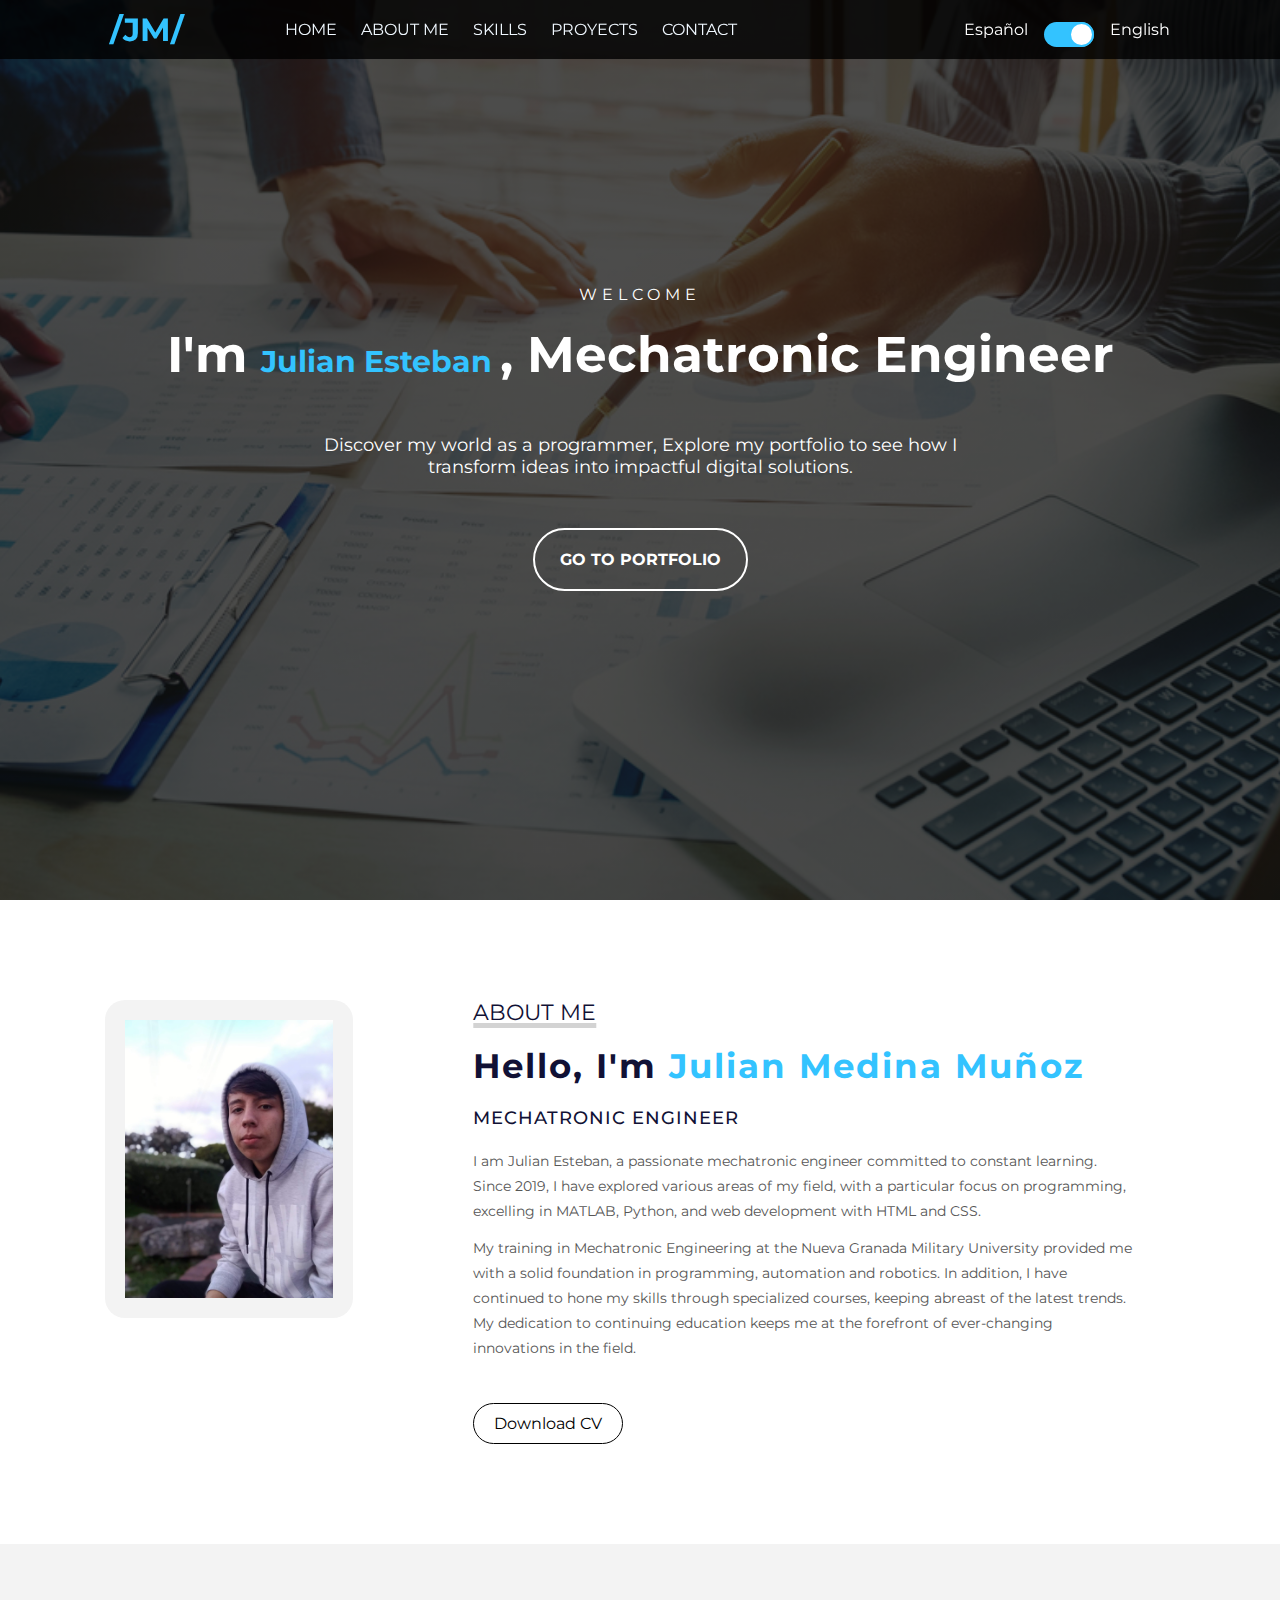
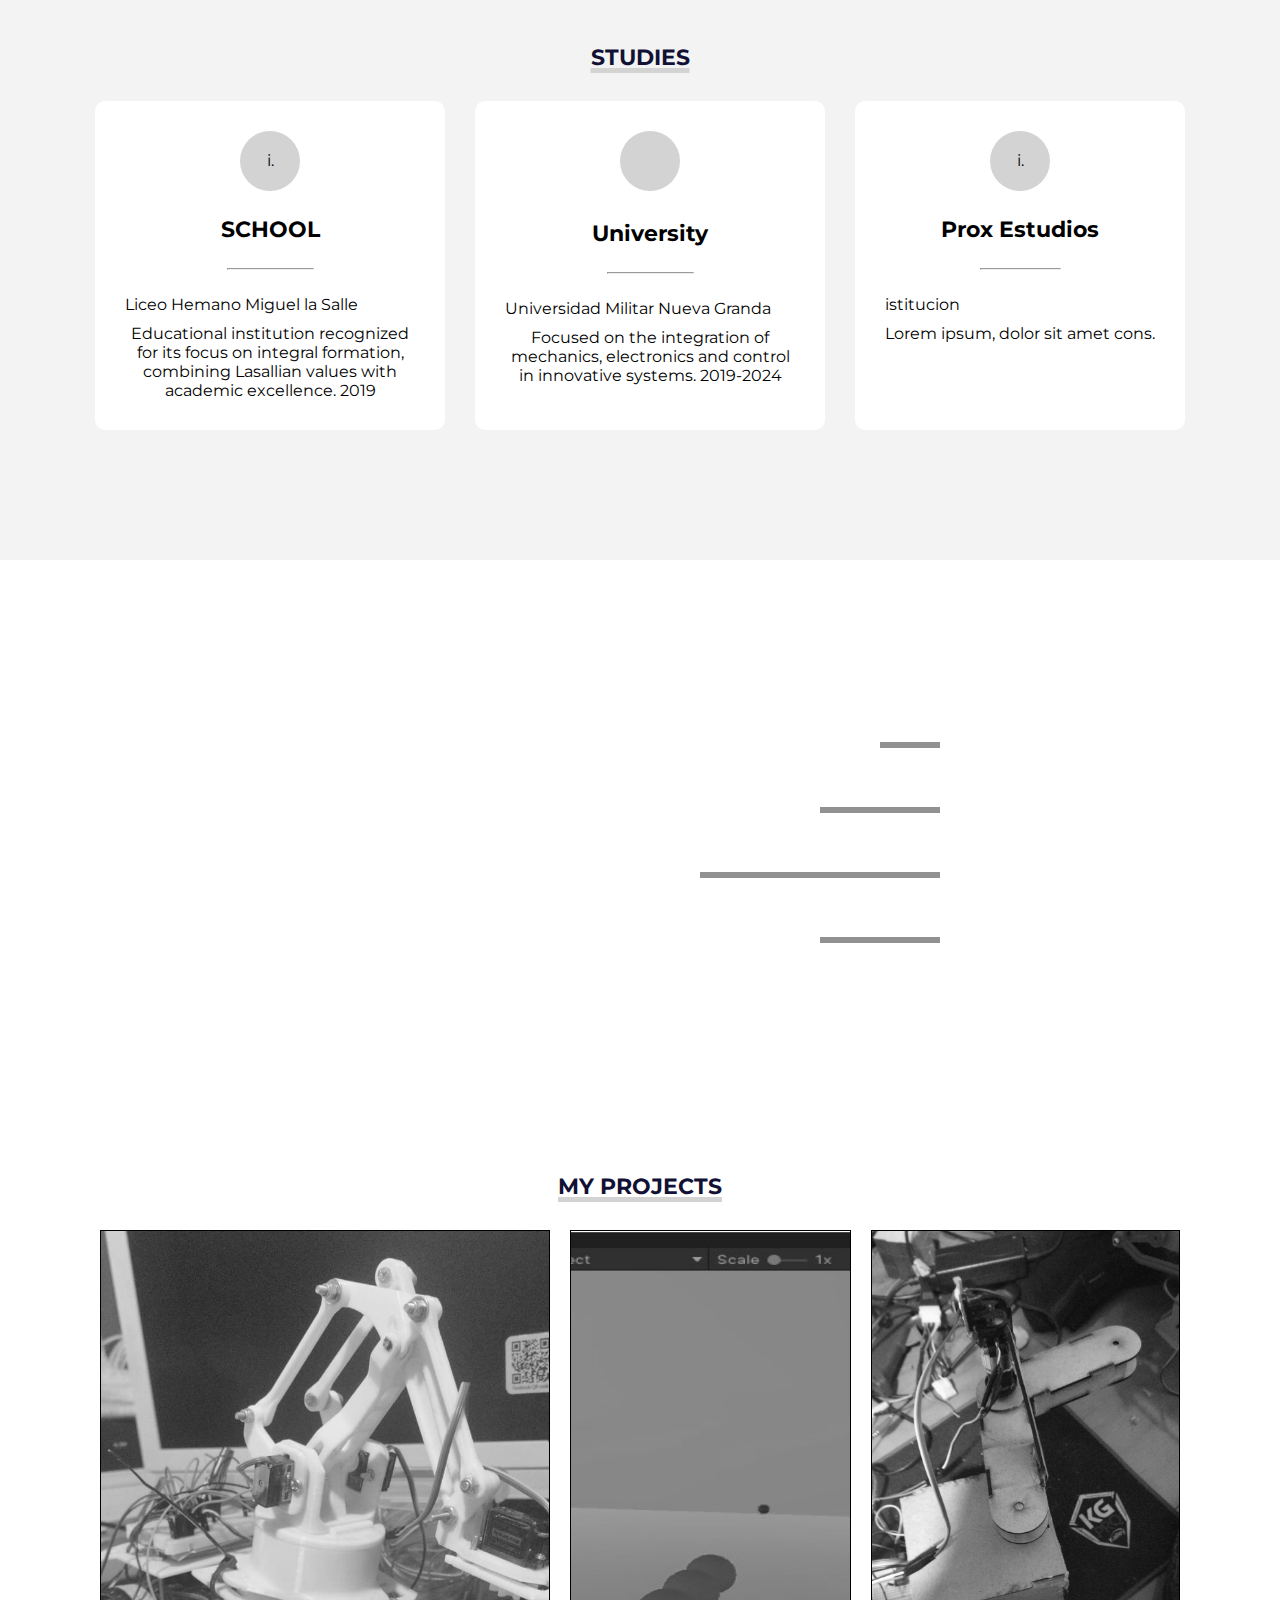
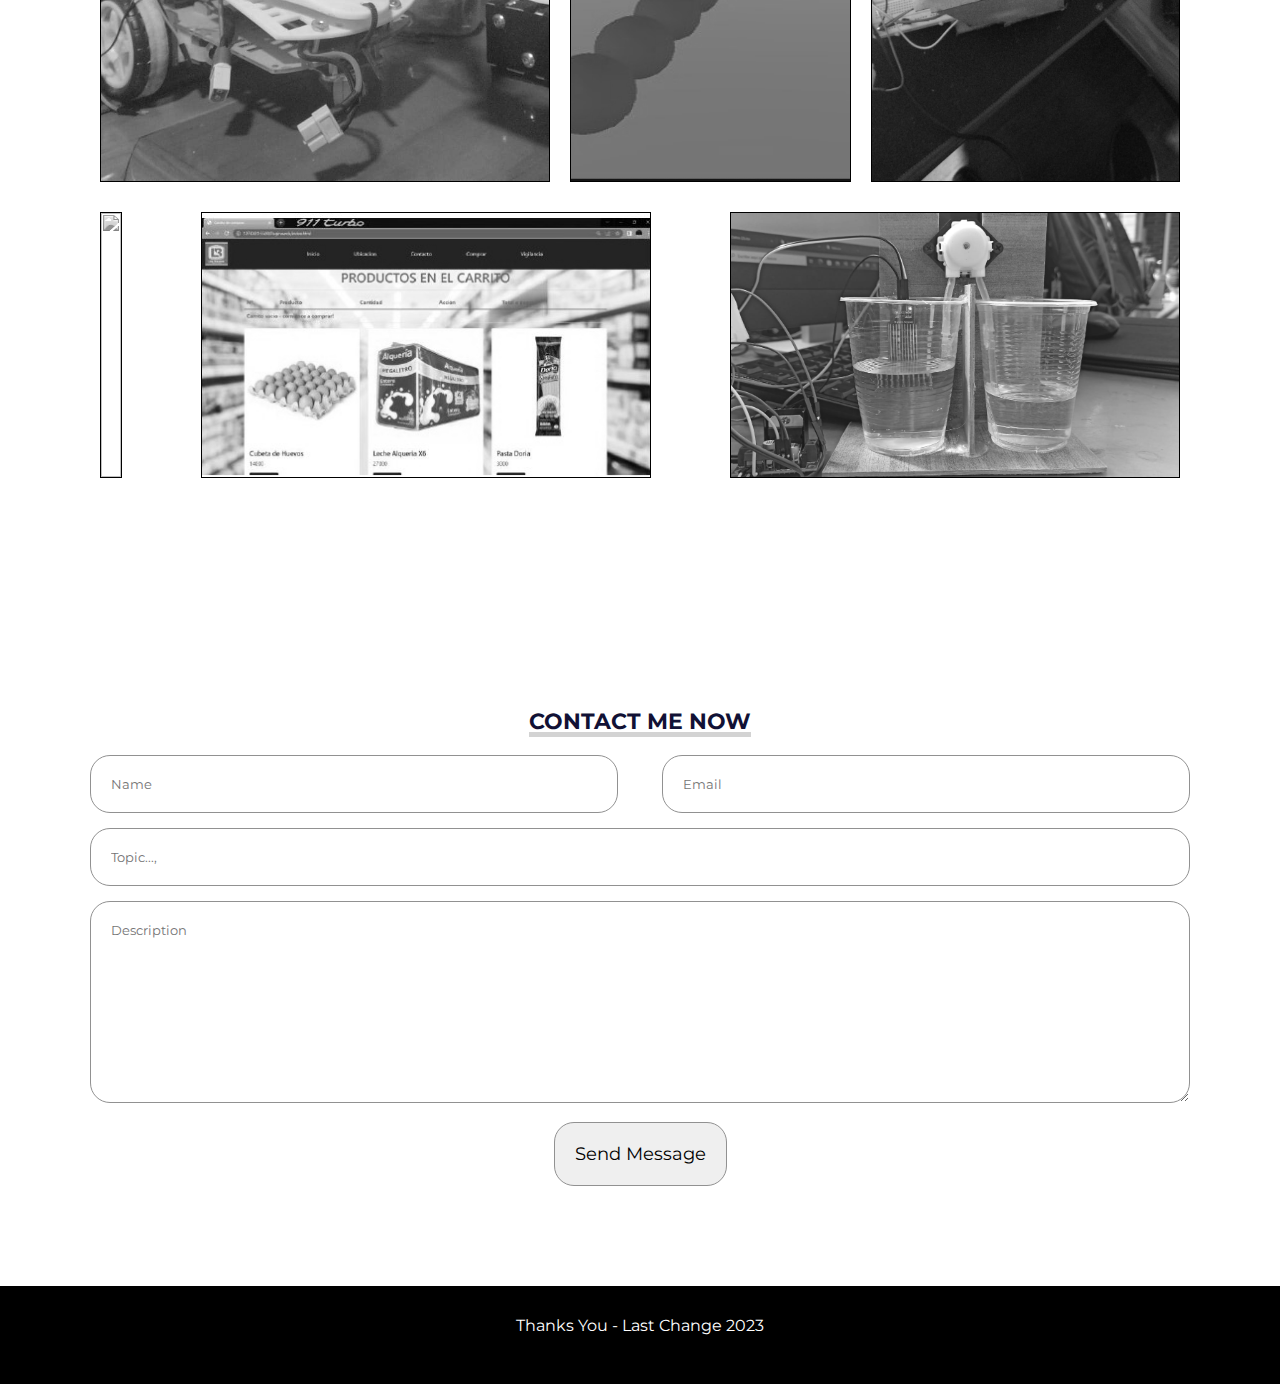
==== en/index.html @ 458ca6af "Add files via upload" ====
<!DOCTYPE html>
<html lang="en">
<head>
    <meta charset="UTF-8">
    <meta http-equiv="X-UA-Compatible" content="IE=edge">
    <meta name="viewport" content="width=device-width, initial-scale=1.0", user-scalable="no">
    <link rel="stylesheet" href="https://cdnjs.cloudflare.com/ajax/libs/font-awesome/6.4.2/css/all.min.css" 
    integrity="sha512-z3gLpd7yknf1YoNbCzqRKc4qyor8gaKU1qmn+CShxbuBusANI9QpRohGBreCFkKxLhei6S9CQXFEbbKuqLg0DA==" 
    crossorigin="anonymous" referrerpolicy="no-referrer" 
    />
    <link rel="stylesheet" href="../estilo.css">
    <title>Portafolio</title>
</head>

<body>
    <!-- Seccion Inicio-->
    <section id="inicio">
        <div class="contenido">
            <header>
                <div class="contenido-header">
                    <h1>/JM/</h1>
                    <nav id="nav" class="">
                        <ul id="links">
                            <li><a href="#inicio" class="seleccionado">HOME</a></li>
                            <li><a href="#sobremi">ABOUT ME </a></li>
                            <li><a href="#skills">SKILLS</a></li>
                            <li><a href="#portafolio">PROYECTS</a></li>
                            <li><a href="#contacto">CONTACT</a></li>
                        </ul>
                    </nav>

                    <!-- Iconos del menu responsive -->
                    <div id="icono-nav" onclick="responsiveMenu()">
                        <i class="fa-solid fa-bars"></i>
                    </div>

                    <!-- Iconos redes sociales-->
                    <div class="redes">
                        <a href="#"><i class="fa-brands fa-facebook"></i></a>
                        <a href="#"><i class="fa-brands fa-linkedin-in"></i></a>
                        <a href="#"><i class="fa-brands fa-instagram"></i></a>
                    </div>
                    <div>
                        <span class="es"> Español</span>
                        <input type="checkbox" class="check" checked>
                        <span class="en">English</span>
                    </div>
                </div>
            </header>
            <div class="presentacion">
                <p class="bienvenida">Welcome</p>
                <h2>I'm <span>Julian Esteban </span>, Mechatronic Engineer</h2>
                <p class="descripcion">Discover my world as a programmer, Explore my portfolio to see how I transform ideas into impactful digital solutions.</p>
                <a href="#portafolio">Go to Portfolio</a>
            </div>
        </div>
    </section>
    <!-- Seccion sobre mi-->
    <section id="sobremi">
        <div class="contenedor-foto">
            <img src="../fotos/foto .jpg" alt="">
        </div>
        <div class="sobremi">
            <p class="titulo-seccion">About Me</p>
            <h2>Hello, I'm <span> Julian Medina Muñoz</span></h2>
            <h3>Mechatronic Engineer</h3>
            <p>I am Julian Esteban, a passionate mechatronic engineer committed to constant learning. Since 2019, I have explored various areas of my field, with a particular focus on programming, excelling in MATLAB, Python, and web development with HTML and CSS.</p>
            <p>My training in Mechatronic Engineering at the Nueva Granada Military University provided me with a solid foundation in programming, automation and robotics. In addition, I have continued to hone my skills through specialized courses, keeping abreast of the latest trends. My dedication to continuing education keeps me at the forefront of ever-changing innovations in the field.</p>
            <a href="#">Download CV</a>
        </div>
    </section>
    <!-- Educacion -->
    <section id="educacion">
            <h3 class="tituloseccion">STUDIES</h3>
            <div class="fila">
                <div class="colegio">
                    <span class="icono">i.<i class="fa-solid fa-school"></i></span>
                    <h4>SCHOOL </h4>
                    <hr>
                    <ul class="tag">
                        <li>Liceo Hemano Miguel la Salle</li>
                    </ul>
                    <p>Educational institution recognized for its focus on integral formation, combining Lasallian values with academic excellence. 2019</p>
                </div>
                <div class="colegio">
                    <span class="icono"><i class="fa-solid fa-building-columns"></i></i></span>
                    <h4>University</h4>
                    <hr>
                    <ul class="tag">
                        <li>Universidad Militar Nueva Granda</li>
                    </ul>
                    <p> Focused on the integration of mechanics, electronics and control in innovative systems. 2019-2024</p>
                </div>
                <div class="colegio">
                    <span class="icono">i.<i class="fa-solid fa-school"></i></span>
                    <h4>Prox Estudios </h4>
                    <hr>
                    <ul class="tag">
                        <li> istitucion </li>
                    </ul>
                    <p>Lorem ipsum, dolor sit amet cons.</p>
                </div>
            </div>
            
    
    
    </section>
    <!-- Seccion skills-->
    <div class="contenedor-skills"id="skills">
            <h3>SKILLS</h3>
            <div class="skill">
                <div class="info">
                    <p><span class="lista"></span>Html & Css</p>
                    <span class="porcentaje">90%</span>
                </div>

                <div class="barra">
                    <div id="html" class="barra-progreso1"></div>
                </div>
            </div>

            <div class="skill">
                <div class="info">
                    <p><span class="lista"></span>Python</p>
                    <span class="porcentaje">80%</span>
                </div>
                <div class="barra">
                    <div id="py" class="barra-progreso2"></div>
                </div>
            </div>

            <div class="skill">
                <div class="info">
                    <p><span class="lista"></span>DataBase</p>
                    <span class="porcentaje">60%</span>
                </div>
                <div class="barra">
                    <div id="bd" class="barra-progreso3"></div>
                </div>
            </div>

            <div class="skill">
                <div class="info">
                    <p><span class="lista"></span>MATLAB</p>
                    <span class="porcentaje">80%</span>
                </div>
                <div class="barra">
                    <div id="mt" class="barra-progreso4"></div>
                </div>
            </div>

    </div>
    <!-- Seccion portafolio-->
    <section id="portafolio">
        <h4 class="titulo-seccion">My projects</h4>
        <div class="fila">
            <div class="proyecto">
                <div class="overlay"></div>
                <img src="../fotos/Proyecto12.jpg" alt="">
                <div class="info">
                    <h4>Robot Mobil trajectory planning</h4>
                    <p>My project included the design and assembly of a trajectory planning system based on artificial intelligence. This enabled efficient object detection and grasping, demonstrating my ability to merge engineering and programming into innovative robotic solutions. </p>
                </div>
            </div>

            <div class="proyecto">
                <div class="overlay"></div>
                <img src="../fotos/proyecto11.jpg" alt="">
                <div class="info">
                    <h4>Video game creation with MPU sensor implementation</h4>
                    <p>I developed a video game that integrates an MPU sensor through smart filters. This combination demonstrates my ability to creatively merge interactive entertainment and sensor technology.</p>
                </div>
            </div>

            <div class="proyecto">
                <div class="overlay"></div>
                <img src="../fotos/proyecto13.jpg" alt="">
                <div class="info">
                    <h4>Position control Robot 2DOF</h4>
                    <p>My project achieved precise control of a 2 degree of freedom robot using a microcontroller. I demonstrated the ability to create effective solutions for movement automation, highlighting my skills in robotics and programming.</p>
                </div>
            </div>
        </div>

        <div class="fila">
            <div class="proyecto">
                <div class="overlay"></div>
                <img src="../fotos/proyecto10.jpg" alt="">
                <div class="info">
                    <h4>Conveyor belt creation for business with RFID sensors</h4>
                    <p>I developed a conveyor belt prototype that emulates a store system, integrating RFID sensors for product detection. This project highlights my ability to design realistic and technologically advanced solutions for inventory automation and tracking.</p>
                </div>
            </div>

            <div class="proyecto">
                <div class="overlay"></div>
                <img src="../fotos/proyecto15.jpg " alt="">
                <div class="info">
                    <h4>E-commerce website</h4>
                    <p>I designed a complete web page using HTML and CSS, focused on optimizing the purchase process for an online store. I implemented a functional shopping cart to provide a smooth and efficient user experience, demonstrating my ability to create intuitive and conversion-oriented web solutions. </p>
                </div>
            </div>

            <div class="proyecto">
                <div class="overlay"></div>
                <img src="../fotos/proyecto14.jpg" alt="">
                <div class="info">
                    <h4>Level control with peristaltic pump</h4>
                    <p> </p>
                </div>
            </div>
        </div>
    </section>
    <!-- Contacto-->
    <section id="contacto">
        <h5 class="titulo-seccion">Contact Me Now</h5>
        <div class="contenedor-form">
            <form action="">
                <div class="fila mitad">
                    <input type="text" placeholder="Name" class="input-mitad">
                    <input type="text" placeholder="Email" class="input-mitad">
                </div>
                <div class="fila">
                    <input type="text" placeholder="Topic...," class="input-full">
                </div>
                <div class="fila">
                    <textarea name="" id="" cols="30" rows="10" placeholder="Description" class="input-full"></textarea>
                </div>
                <input type="submit" value="Send Message" class="btn-enviar">
            </form>
        </div>
    </section>

    <!-- Pie de pagina-->
    <footer>
        <p>Thanks  You  - Last Change 2023</p>
        <div class="redes">
            <a href="#"><i class="fa-brands fa-facebook"></i></a>
            <a href="#"><i class="fa-brands fa-linkedin-in"></i></a>
            <a href="#"><i class="fa-brands fa-instagram"></i></a>
        </div>
    </footer>

    <script src="../script.js"></script>
</body>
</html>
---- estilo.css ----
/* Agragamos la fuente */
@import url('https://fonts.googleapis.com/css2?family=Montserrat:wght@200;400;600&display=swap');

* {
    margin: 0;
    padding: 0;
    box-sizing: border-box;
    font-family: 'Montserrat';
}

html {
    scroll-behavior: smooth;
}



#inicio {
    background: linear-gradient(rgba(0, 0, 0, .7), rgba(0, 0, 0, .7)), url("fotos/Foto-Inicio.jpg");
    background-size: cover;
    background-position: center center;
    height: 100vh;
}

#inicio .contenido header {
    background-color: rgba(0, 0, 0, .8);
    position: fixed;
    width: 100%;
    z-index: 100;
    top: 0;
}

#inicio .contenido header .contenido-header {
    max-width: 1100px;
    margin: auto;
    display: flex;
    justify-content: space-between;
    align-items: center;
    padding: 10px 20px;
}

#inicio .contenido header .contenido-header h1 {
    text-align: center;
    color: #33C3FF;
}

#inicio .contenido header .contenido-header nav ul {
    list-style: none;
    display: flex;
    align-items: center;

}

#inicio .contenido header .contenido-header nav ul li a {
    text-decoration: none;
    color: aliceblue;
    margin: 0 12px;
    font-weight: 400;
    transition: .5s;
}

#inicio .contenido header .contenido-header nav ul a:hover {
    color: #33C3FF;
}

#inicio .contenido header .contenido-header .redes a {
    text-decoration: none;
    color: #fff;
    display: inline-block;
    margin-left: 10px;
    transition: .5s;
}

#inicio .contenido header .contenido-header .redes a:hover {
    color: #33C3FF;
}

#inicio .contenido header .contenido-header .es {
    color: #ffff;
}

#inicio .contenido header .contenido-header .en {
    color: #fff;
}

#inicio .contenido header .contenido-header .check {
    position: relative;
    width: 50px;
    margin: 0 12px;
    align-items: center;
}

#inicio .contenido header .contenido-header .check:before {
    content: '';
    position: absolute;
    width: 50px;
    height: 25px;
    background: #565656;
    border-radius: 25px;
}

#inicio .contenido header .contenido-header .check:after {
    content: '';
    position: absolute;
    width: 25px;
    height: 25px;
    background: #fff;
    border-radius: 25px;
    transition: 0.5s;
    border: 2px solid #333;
    box-sizing: border-box;
}

#inicio .contenido header .contenido-header .check:checked::after {
    left: 25px;
    border: 2px solid #33C3FF;
}

#inicio .contenido header .contenido-header .check:checked::before {
    background: #33C3FF;
}


#inicio .contenido .presentacion {
    max-width: 1100px;
    height: 100vh;
    margin: auto;
    color: #fff;
    display: flex;
    flex-direction: column;
    align-items: center;
    justify-content: center;
}

#inicio .contenido .presentacion .bienvenida {
    font-size: 16px;
    margin-bottom: 20px;
    text-transform: uppercase;
    letter-spacing: 5px;
}

#inicio .contenido .presentacion h2 {
    font-size: 50px;
    margin-bottom: 24px;
    text-align: center;
}

#inicio .contenido .presentacion h2 span {
    font-size: 30px;
    color: #33C3FF;
}

#inicio .contenido .presentacion .descripcion {
    max-width: 700px;
    margin: 25px auto;
    font-size: 18px;
    text-align: center;
}

#inicio .contenido .presentacion a {
    text-decoration: none;
    display: inline-block;
    margin: 25px;
    padding: 20px 25px;
    border: 2px solid #fff;
    border-radius: 50px;
    color: #fff;
    font-weight: bold;
    text-transform: uppercase;
    transition: .5s;
}

#inicio .contenido .presentacion a:hover {
    background-color: #33C3FF;
}

#icono-nav {
    color: #fff;
    display: none;
}

/* Sobre mi */

#sobremi {
    max-width: 1100px;
    margin: auto;
    padding: 100px 15px;
    color: #111135;
    display: flex;
}

#sobremi .contenedor-foto {
    max-width: 500px;
    margin-right: 80px;
}

#sobremi .contenedor-foto img {
    padding: 20px;
    width: 100%;
    border-radius: 20px;
    background-color: #f3f3f3;
}

#sobremi .sobremi {
    margin: 0 40px;
}

#sobremi .sobremi .titulo-seccion {
    font-size: 22px;
    text-transform: uppercase;
    color: #111135;
    text-decoration: underline;
    text-decoration-color: #d3d3d3;
    text-decoration-thickness: 5px;
}

#sobremi .sobremi h2 {
    font-size: 34px;
    font-weight: bold;
    margin: 20px 0;
    letter-spacing: 2px;
}

#sobremi .sobremi h2 span {
    color: #33C3FF;
}

#sobremi .sobremi h3 {
    font-size: 18px;
    font-weight: 500;
    text-transform: uppercase;
    margin-bottom: 20px;
    letter-spacing: 1px;
}

#sobremi .sobremi p {
    font-size: 14px;
    line-height: 25px;
    color: #565656;
    margin-bottom: 12px;
}

#sobremi .sobremi a {
    display: inline-block;
    text-decoration: none;
    color: #000;
    border-radius: 30px;
    padding: 10px 20px;
    border: 1px solid #000;
    margin-top: 30px;
    transition: .5s;
}

#sobremi .sobremi a:hover {
    background-color: #33C3FF;
    color: #fff;
}

/*educacion*/
#educacion {
    padding: 100px 15px;
    text-align: center;
    background-color: #f3f3f3;
}

#educacion .tituloseccion {
    font-size: 22px;
    text-transform: uppercase;
    color: #111135;
    text-decoration: underline;
    text-decoration-color: #d3d3d3;
    text-decoration-thickness: 5px;
}

#educacion .fila {
    display: flex;
    justify-content: space-between;
    max-width: 1100px;
    margin: 30px auto;
}

#educacion .fila .colegio {
    max-width: 350px;
    background-color: #fff;
    padding: 30px;
    margin: 0 5px;
    border-radius: 10px;
    transition: .5s;
}

#educacion .fila .colegio:hover {
    box-shadow: 5px 5px 10px #565656, -5px -5px 10px #8a8a8a;
}

#educacion .fila .colegio h4 {
    font-size: 22px;
    margin-bottom: 25px;
}

#educacion .fila .colegio .icono {
    display: inline-block;
    width: 60px;
    height: 60px;
    border-radius: 50%;
    background-color: #d3d3d3;
    padding: 20px;
    margin-bottom: 25px;
}

#educacion .fila .colegio hr {
    width: 30%;
    margin: auto;
    color: #000;
    margin-bottom: 25px;
}

#educacion .fila .colegio ul {
    list-style: none;
    display: flex;
    justify-content: space-between;
    margin-bottom: 10px;
}











/*Seccion Habilidades*/
.contenedor-skills {
    background: linear-gradient(#3086BD, rgba(33, 16, 16, 0.8)), url("fotos/fondo-skills.jpg");
    background-attachment: fixed;
    background-repeat: no-repeat;
    background-size: cover;
    color: #fff;
    background-position: center center;
    padding: 100px 0;
    text-align: center;
}

.contenedor-skills .skill {
    max-width: 600px;
    margin: 30px auto;
}

.contenedor-skills .skill .info {
    display: flex;
    justify-content: space-between;
}

.contenedor-skills .skill .lista {
    display: inline-block;
    margin-right: 20px;
    height: 10px;
    width: 10px;
    background-color: #fff;
}

.contenedor-skills .skill .barra {
    background-color: #919191;
    width: 100%;
    height: 6px;
    margin: 10px 0;
}

/* animacion javascript*/
.contenedor-skills .skill .barra-progreso1 {
    background-color: #fff;
    width: 90%;
    height: 6px;
    animation: progreso1 2s forwards;
}

.contenedor-skills .skill .barra-progreso2 {
    background-color: #fff;
    width: 80%;
    height: 6px;
    animation: progreso2 2s forwards;
}

.contenedor-skills .skill .barra-progreso3 {
    background-color: #fff;
    width: 60%;
    height: 6px;
    animation: progreso3 2s forwards;
}

.contenedor-skills .skill .barra-progreso4 {
    background-color: #fff;
    width: 80%;
    height: 6px;
    animation: progreso4 2s forwards;
}

/* animacion barras*/

@keyframes progreso1 {
    0% {
        width: 0;
    }

    100% {
        width: 90%;
    }
}

@keyframes progreso2 {
    0% {
        width: 0;
    }

    100% {
        width: 80%;
    }
}

@keyframes progreso3 {
    0% {
        width: 0;
    }

    100% {
        width: 60%;
    }
}

@keyframes progreso4 {
    0% {
        width: 0;
    }

    100% {
        width: 80%;
    }
}

/* Portafolio*/

#portafolio {
    max-width: 1100px;
    padding: 100px 0;
    margin: auto;
}

#portafolio .titulo-seccion {
    text-align: center;
    font-size: 22px;
    text-transform: uppercase;
    color: #111135;
    text-decoration: underline;
    text-decoration-color: #d3d3d3;
    text-decoration-thickness: 5px;
}

#portafolio .fila {
    display: flex;
    justify-content: space-between;
    margin: 30px 0;
}

#portafolio .fila .proyecto {
    max-width: 450px;
    border: 1px solid #000;
    margin: 0 10px;
    position: relative;
    overflow: hidden;
}

#portafolio .fila .proyecto img {
    width: 100%;
    height: 100%;
    filter: grayscale(1);
    object-fit: cover;
    transition: .5s;
}

#portafolio .fila .proyecto:hover img {
    filter: grayscale(0);
}

#portafolio .fila .proyecto .info {
    position: absolute;
    left: 0;
    background-color: rgba(0, 0, 0, .8);
    color: #33C3FF;
    width: 100%;
    padding: 10px;
    opacity: 0;
    bottom: -40px;
    transition: .5s;
}

#portafolio .fila .proyecto:hover .info {
    opacity: 1;
    bottom: 0;
}

/* Contacto */
#contacto {
    padding: 100px 15px;
}

#contacto .titulo-seccion {
    margin-bottom: 20px;
    text-align: center;
    font-size: 22px;
    text-transform: uppercase;
    color: #111135;
    text-decoration: underline;
    text-decoration-color: #d3d3d3;
    text-decoration-thickness: 5px;
}

#contacto .contenedor-form {
    max-width: 1100px;
    margin: auto;
}

#contacto .contenedor-form .fila {
    margin-bottom: 15px;
}

#contacto .contenedor-form .mitad {
    display: flex;
    justify-content: space-between;
}

#contacto .contenedor-form input,
#contacto .contenedor-form textarea {
    padding: 20px;
    border-radius: 20px;
    border: none;
    border: 1px solid #919191;
}

#contacto .contenedor-form .mitad input {
    width: 48%;
}

#contacto .contenedor-form .input-full {
    width: 100%;
}

#contacto .btn-enviar {
    display: block;
    margin: auto;
    cursor: pointer;
    transition: .5s;
    padding: 10px 15px;
    font-size: 18px;
}

#contacto .btn-enviar:hover {
    background-color: #33C3FF;
    color: #fff;
}

/* pie de pagina */

footer {
    background-color: #000;
    color: #fff;
    text-align: center;
    padding: 30px 0;
}

footer a {
    text-decoration: none;
    color: #fff;
    display: inline-block;
    margin: 5px;
    font-size: 26px;

}

/* responsive movimiento pagina */
@media screen and (max-width:800px) {
    .redes {
        display: none;
    }

    nav {
        display: none;
    }

    nav.responsive {
        display: block;
        background-color: rgba(0, 0, 0, .8);
        width: 100%;
        position: absolute;
        top: 48px;
        left: 0;
        padding: 10px 0;
    }

    nav.responsive ul {
        display: block !important;
        text-align: center;
    }

    nav.responsive ul li {
        margin: 5px 0;
    }

    #icono-nav {
        display: block;
    }

    #inicio .contenido .presentacion h2 {
        font-size: 40px;
    }

    #sobremi {
        padding: 50px 0;
        display: block;
    }

    #sobremi .contenedor-foto {
        max-width: 200px;
        margin: auto;
    }

    #sobremi .contenedor-foto img {
        padding: 8px;
    }

    #sobremi .sobremi .titulo-seccion {
        text-align: center;
    }

    #sobremi .sobremi h2 {
        font-size: 25px;
        text-align: center;
    }

    .contenedor-skills {
        padding: 50px 20px;
    }

    #portafolio {
        padding: 50px 0;
    }

    #portafolio .fila {
        display: block;
    }

    #portafolio .fila .proyecto {
        margin: 10px auto;
    }

    #contacto {
        padding: 50px 15 px;
    }

    #contacto .contenedor-form .mitad {
        margin-bottom: 15px;
        display: block;
    }

    #contacto .contacto-form .mitad input {
        width: 100%;
        margin-bottom: 15px;
    }
}
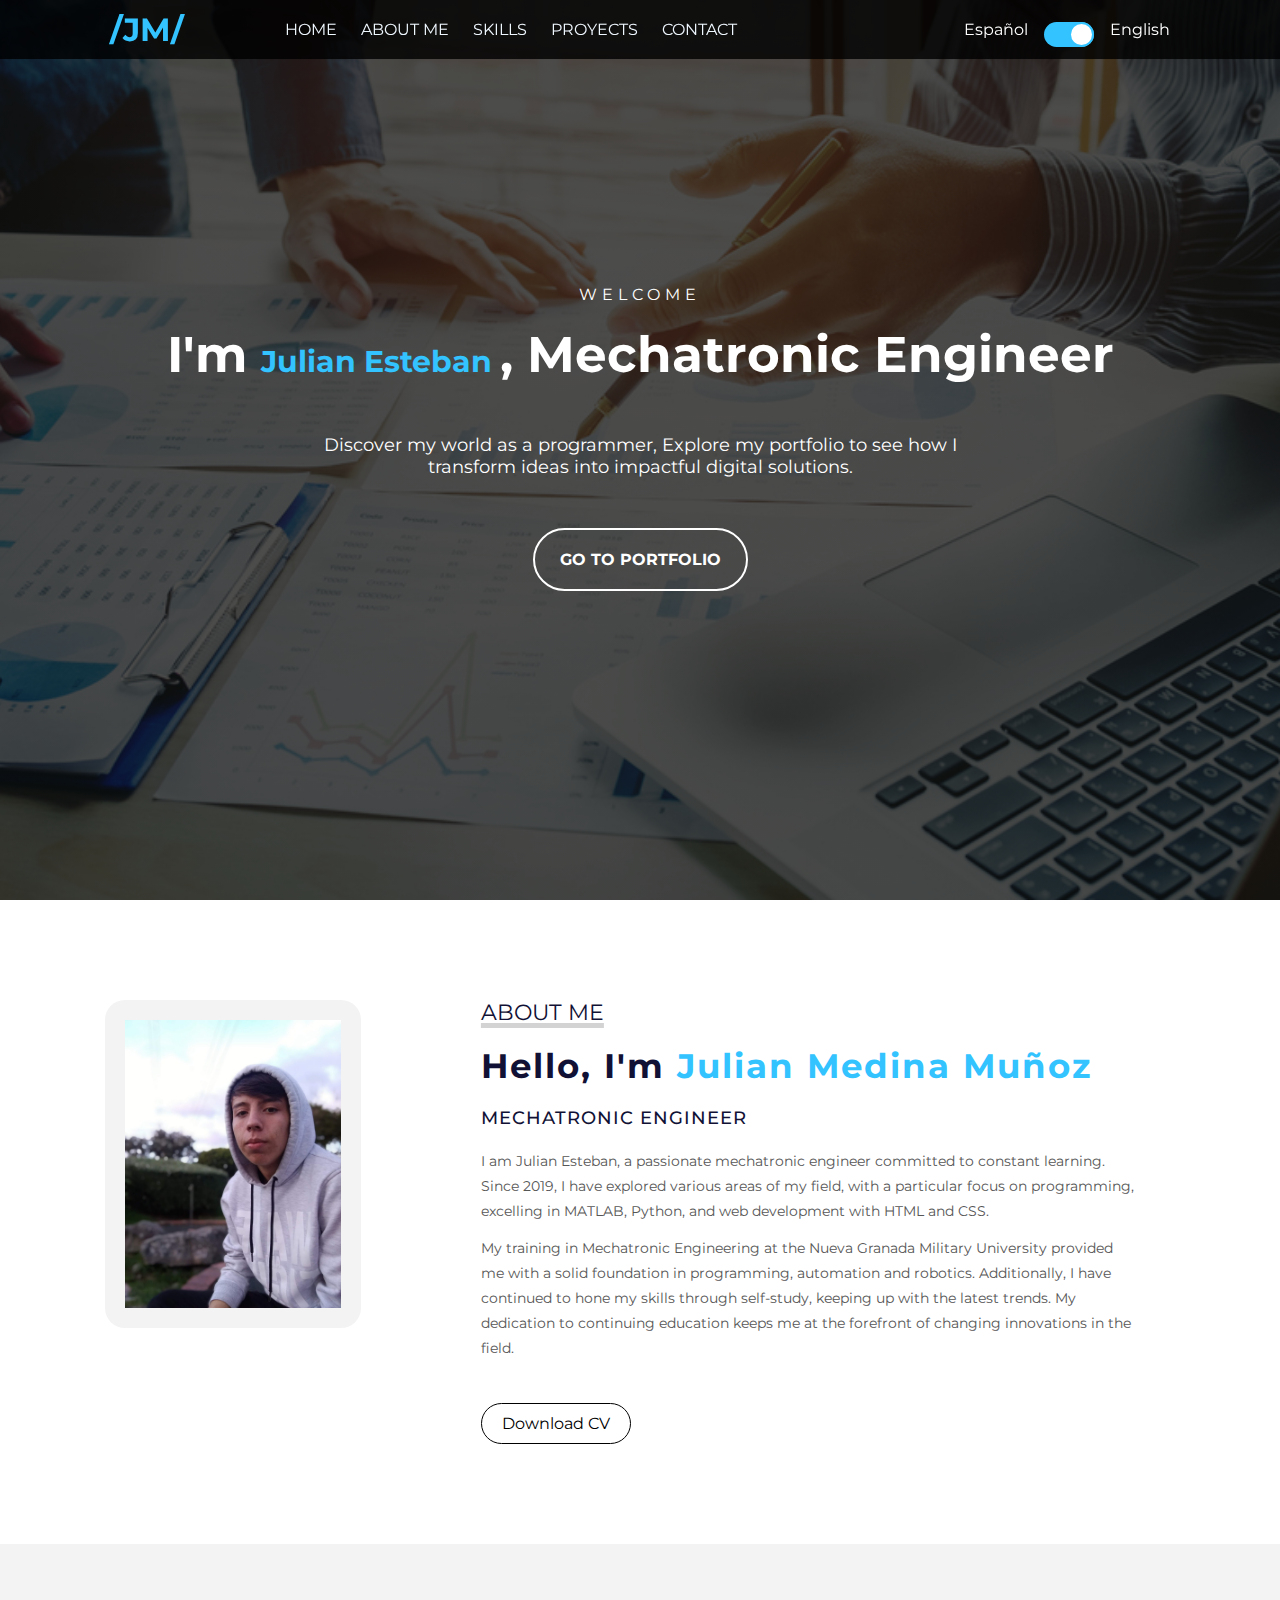
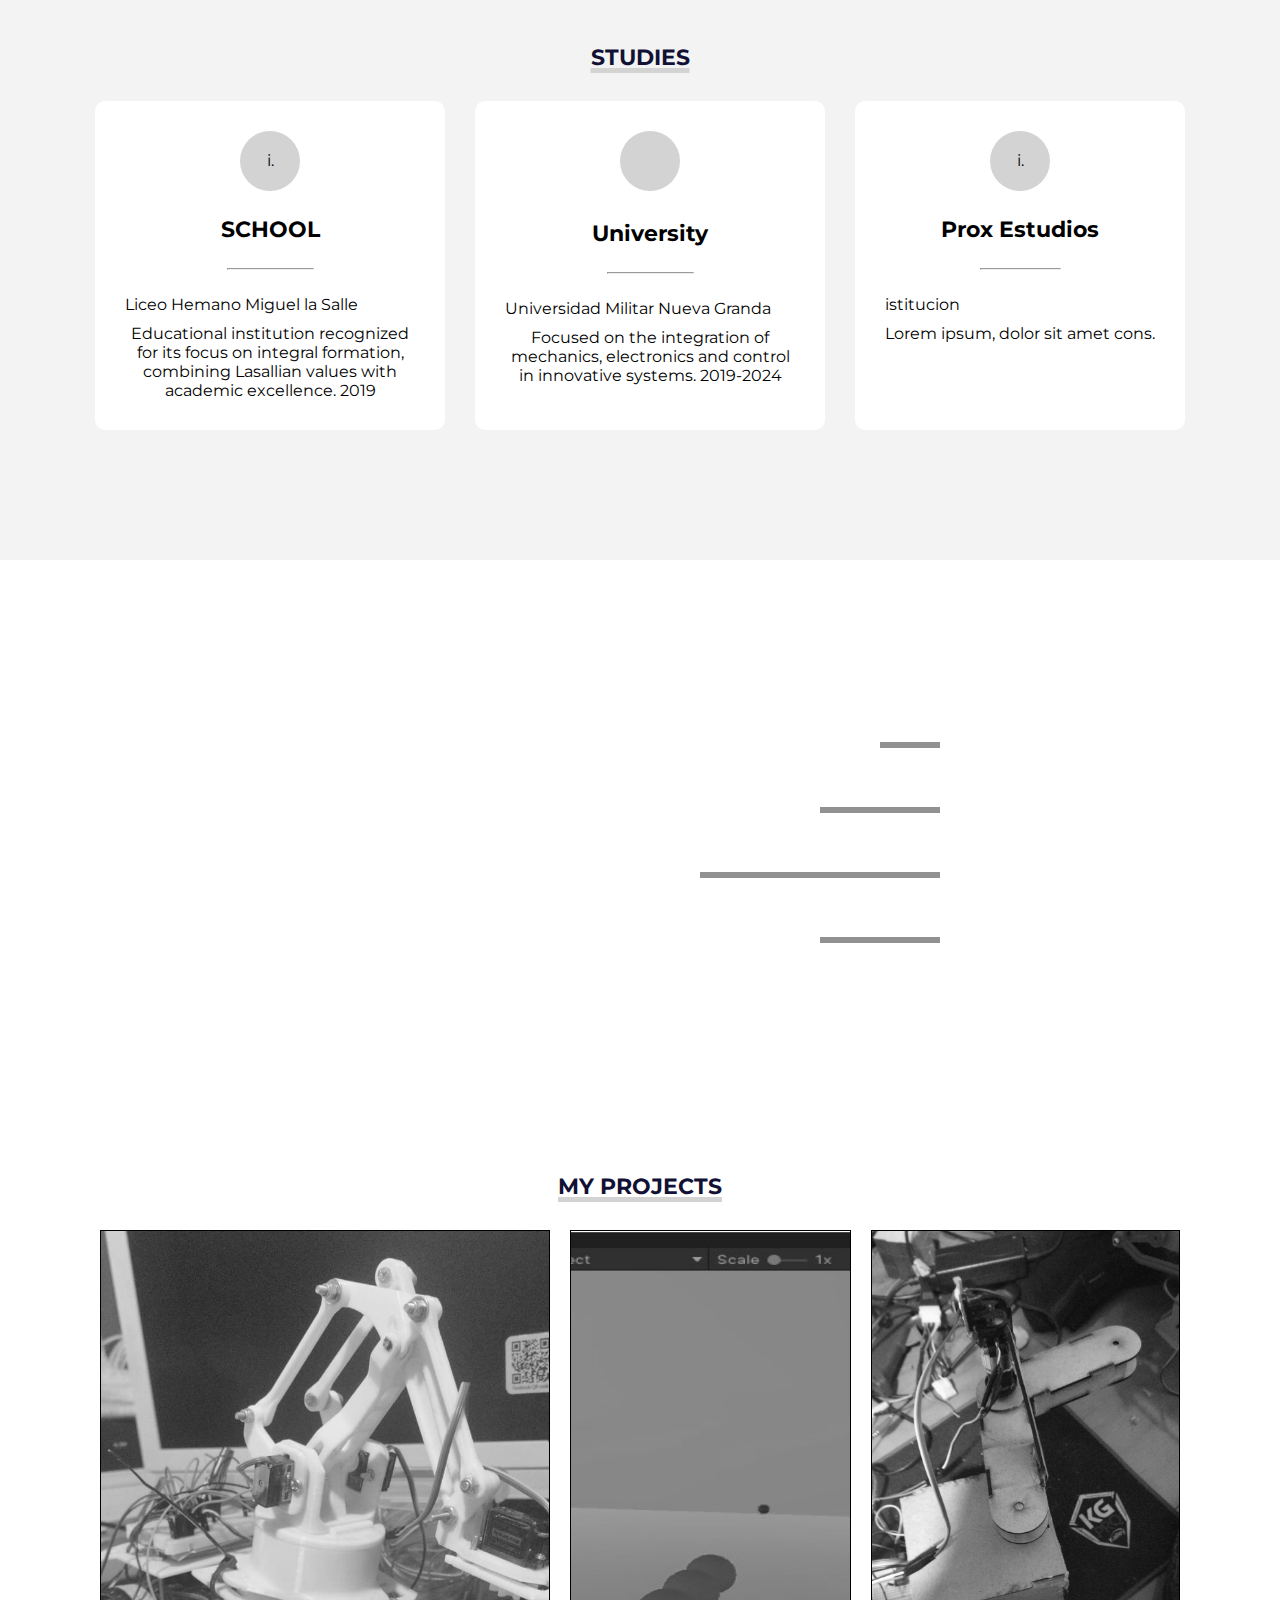
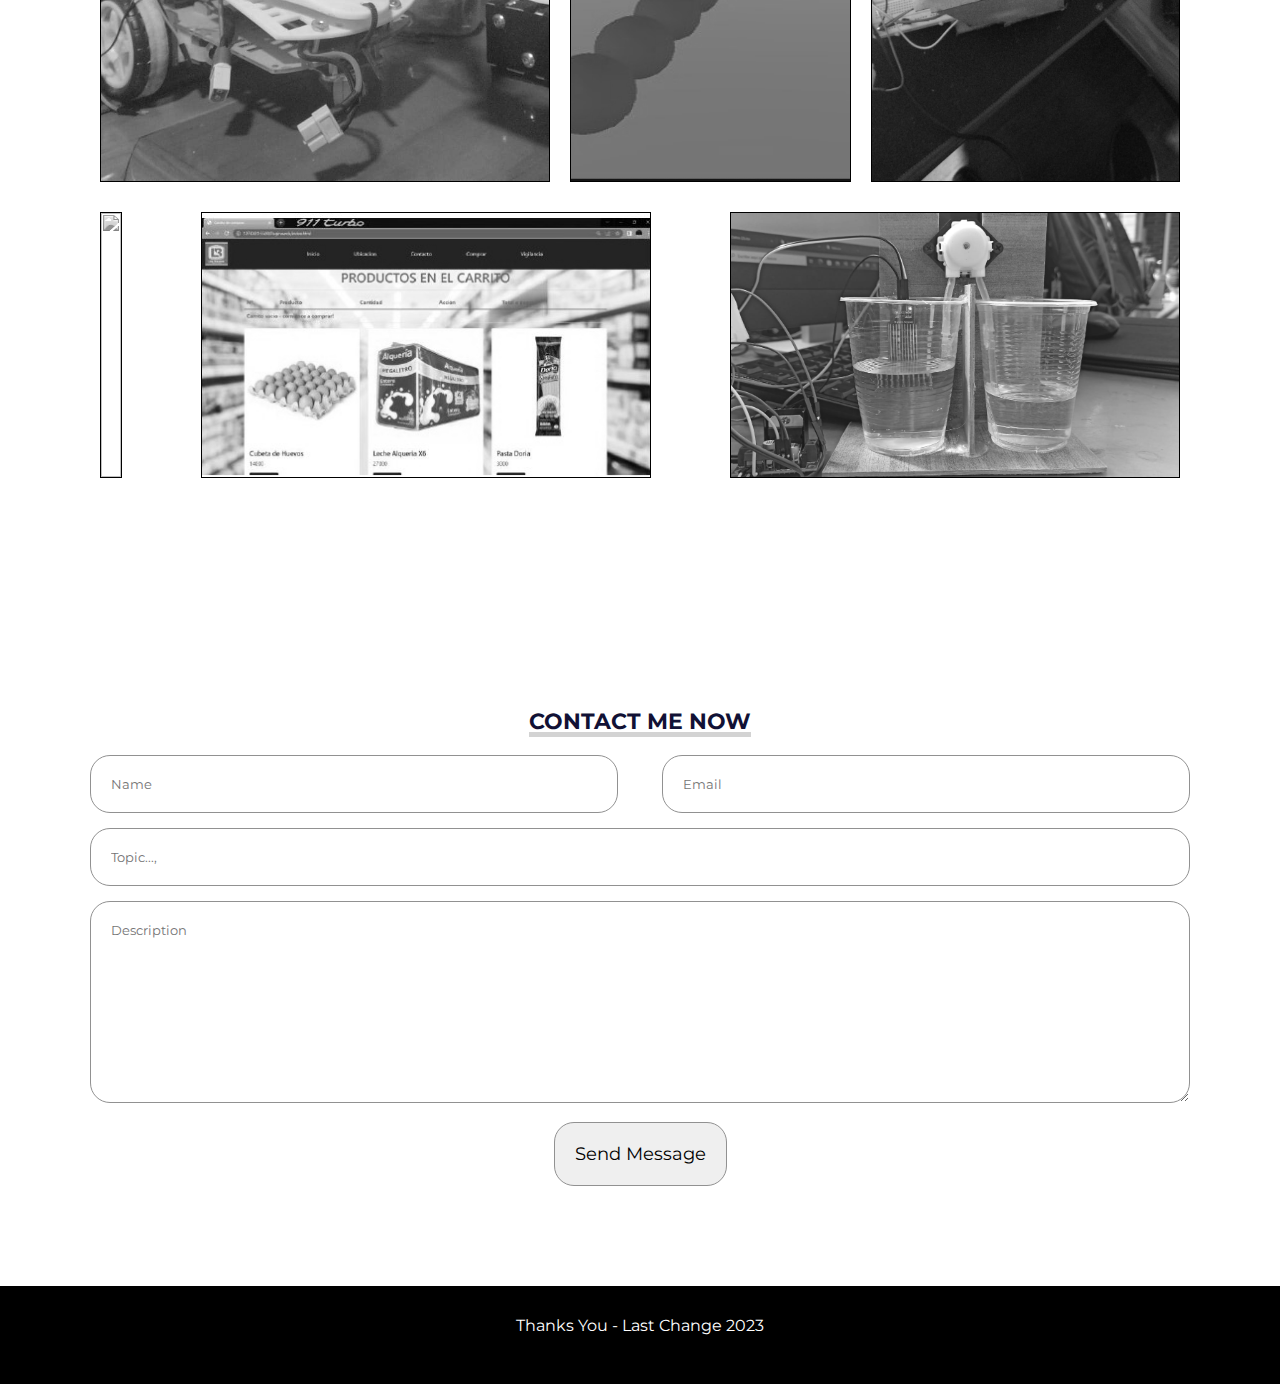
==== commit 8433e8f5: "Update index.html" ====
--- a/en/index.html
+++ b/en/index.html
@@ -65,7 +65,7 @@
             <h2>Hello, I'm <span> Julian Medina Muñoz</span></h2>
             <h3>Mechatronic Engineer</h3>
             <p>I am Julian Esteban, a passionate mechatronic engineer committed to constant learning. Since 2019, I have explored various areas of my field, with a particular focus on programming, excelling in MATLAB, Python, and web development with HTML and CSS.</p>
-            <p>My training in Mechatronic Engineering at the Nueva Granada Military University provided me with a solid foundation in programming, automation and robotics. In addition, I have continued to hone my skills through specialized courses, keeping abreast of the latest trends. My dedication to continuing education keeps me at the forefront of ever-changing innovations in the field.</p>
+            <p>My training in Mechatronic Engineering at the Nueva Granada Military University provided me with a solid foundation in programming, automation and robotics. Additionally, I have continued to hone my skills through self-study, keeping up with the latest trends. My dedication to continuing education keeps me at the forefront of changing innovations in the field.</p>
             <a href="#">Download CV</a>
         </div>
     </section>
@@ -243,4 +243,4 @@
 
     <script src="../script.js"></script>
 </body>
-</html>+</html>
